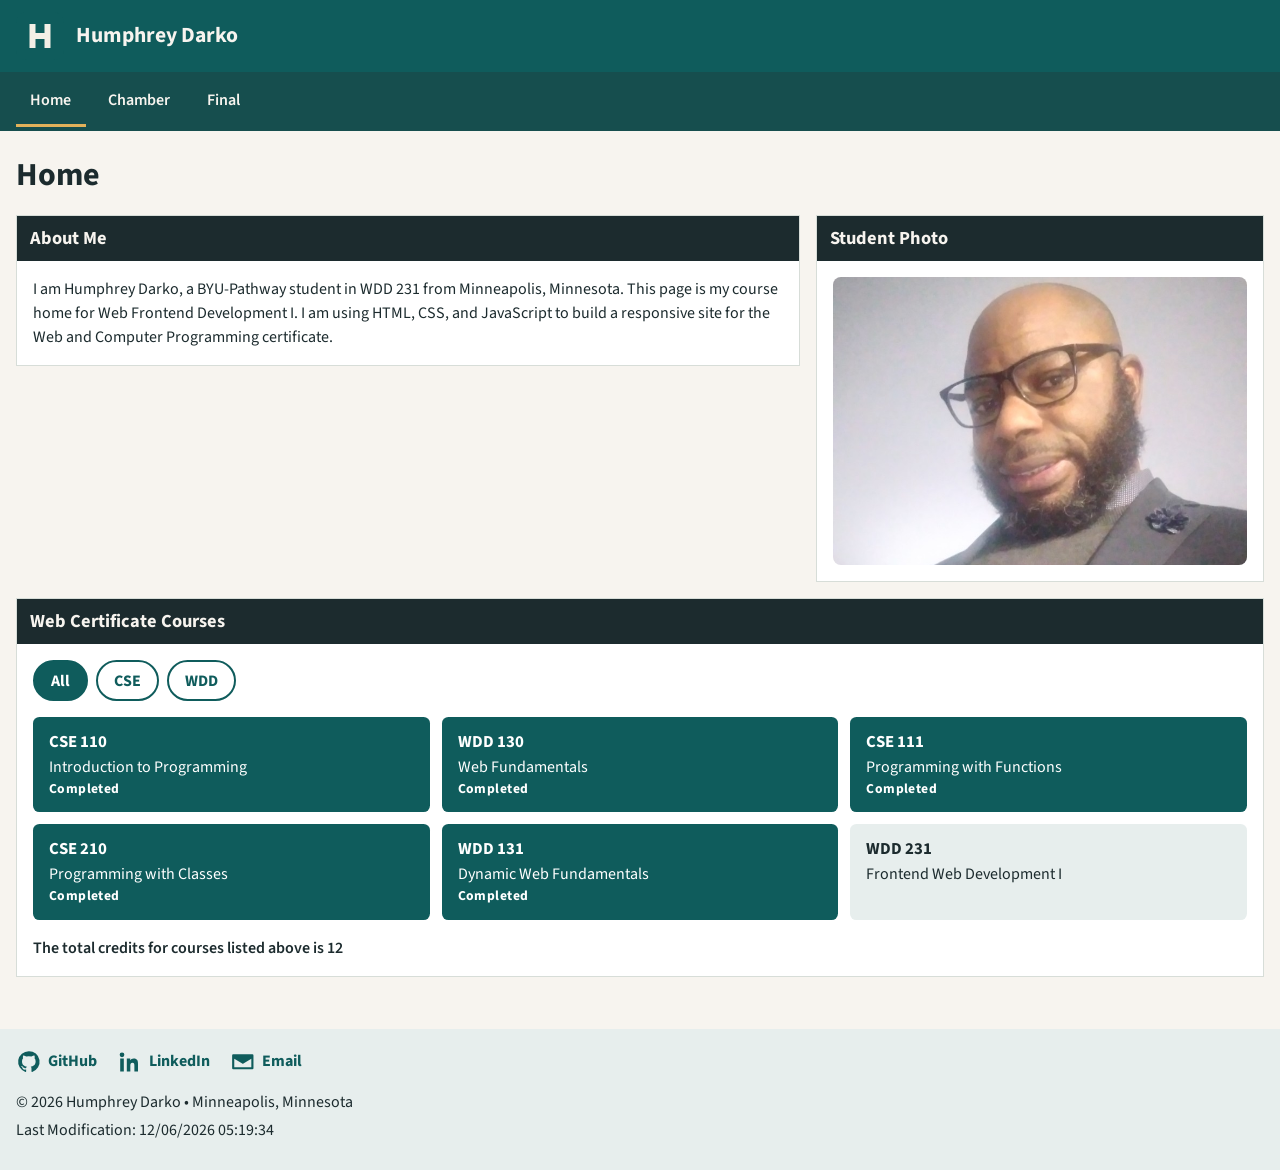
==== index.html @ e00ec918 "Add the WDD 231 course home page so it can be published." ====
<!DOCTYPE html>
<html lang="en">
<head>
    <meta charset="utf-8">
    <meta name="viewport" content="width=device-width, initial-scale=1">
    <title>Humphrey Darko | WDD 231 Home</title>
    <meta name="description" content="Course home page for Humphrey Darko in WDD 231, Web Frontend Development I at BYU-Pathway.">
    <meta name="author" content="Humphrey Darko">
    <link rel="preconnect" href="https://fonts.googleapis.com">
    <link rel="preconnect" href="https://fonts.gstatic.com" crossorigin>
    <link href="https://fonts.googleapis.com/css2?family=Source+Sans+3:wght@400;600;700&amp;display=swap" rel="stylesheet">
    <link rel="stylesheet" href="styles/small.css">
    <link rel="stylesheet" href="styles/larger.css">
    <script src="scripts/courses.js" defer></script>
    <script src="scripts/course.js" defer></script>
    <script src="scripts/navigation.js" defer></script>
    <script src="scripts/date.js" defer></script>
</head>
<body>
    <header>
        <a class="brand" href="index.html">
            <img src="images/logo.svg" alt="Humphrey Darko site logo" width="48" height="48">
            <span>Humphrey Darko</span>
        </a>
        <button id="menu-button" class="menu-button" type="button" aria-expanded="false" aria-controls="primary-nav" aria-label="Open menu">
            <span class="menu-icon" aria-hidden="true"></span>
        </button>
    </header>
    <nav id="primary-nav" aria-label="Primary">
        <ul>
            <li><a href="index.html" aria-current="page">Home</a></li>
            <li><a href="chamber/index.html">Chamber</a></li>
            <li><a href="final/index.html">Final</a></li>
        </ul>
    </nav>
    <main>
        <h1>Home</h1>
        <div class="intro">
            <section>
                <h2>About Me</h2>
                <p>I am Humphrey Darko, a BYU-Pathway student in WDD 231 from Minneapolis, Minnesota. This page is my course home for Web Frontend Development I. I am using HTML, CSS, and JavaScript to build a responsive site for the Web and Computer Programming certificate.</p>
            </section>
            <section>
                <h2>Student Photo</h2>
                <img class="profile" src="images/profile.jpg" alt="Portrait of Humphrey Darko" width="768" height="1024">
            </section>
        </div>
        <section>
            <h2>Web Certificate Courses</h2>
            <div class="filters" role="group" aria-label="Filter courses">
                <button class="filter-button active" type="button" data-subject="all">All</button>
                <button class="filter-button" type="button" data-subject="CSE">CSE</button>
                <button class="filter-button" type="button" data-subject="WDD">WDD</button>
            </div>
            <div id="courses" class="course-grid"></div>
            <p id="credits"></p>
        </section>
    </main>
    <footer>
        <ul class="social">
            <li>
                <a href="https://github.com/Legesly/wdd231">
                    <svg viewBox="0 0 24 24" aria-hidden="true">
                        <path d="M12 2a10 10 0 0 0-3.16 19.49c.5.09.68-.22.68-.48v-1.7c-2.78.6-3.37-1.34-3.37-1.34-.45-1.16-1.11-1.47-1.11-1.47-.91-.62.07-.61.07-.61 1 .07 1.53 1.04 1.53 1.04.9 1.53 2.35 1.09 2.92.83.09-.65.35-1.09.63-1.34-2.22-.25-4.55-1.11-4.55-4.95 0-1.09.39-1.99 1.03-2.69-.1-.25-.45-1.27.1-2.65 0 0 .84-.27 2.75 1.02a9.56 9.56 0 0 1 5 0c1.91-1.29 2.75-1.02 2.75-1.02.55 1.38.2 2.4.1 2.65.64.7 1.03 1.6 1.03 2.69 0 3.85-2.34 4.7-4.57 4.95.36.31.68.92.68 1.86v2.76c0 .26.18.58.69.48A10 10 0 0 0 12 2z"/>
                    </svg>
                    <span>GitHub</span>
                </a>
            </li>
            <li>
                <a href="https://www.linkedin.com/in/humphrey-kwabena-darko-a450b9199/">
                    <svg viewBox="0 0 24 24" aria-hidden="true">
                        <path d="M4.7 3.3A2.2 2.2 0 1 0 4.7 7.7 2.2 2.2 0 0 0 4.7 3.3zM3 9h3.4v12H3zM9.2 9h3.2v1.6h.1c.4-.8 1.5-1.7 3.2-1.7 3.4 0 4 2.2 4 5.1V21H16.3v-5.3c0-1.3 0-2.9-1.8-2.9s-2 1.4-2 2.8V21H9.2z"/>
                    </svg>
                    <span>LinkedIn</span>
                </a>
            </li>
            <li>
                <a href="mailto:hdarko@byupathway.edu">
                    <svg viewBox="0 0 24 24" aria-hidden="true">
                        <path d="M3 5h18a1 1 0 0 1 1 1v12a1 1 0 0 1-1 1H3a1 1 0 0 1-1-1V6a1 1 0 0 1 1-1zm9 7.2L4.2 7h15.6zM4 17h16V9.1l-7.4 4.6a1 1 0 0 1-1.1 0L4 9.1z"/>
                    </svg>
                    <span>Email</span>
                </a>
            </li>
        </ul>
        <p>&copy; <span id="currentyear"></span> Humphrey Darko &bull; Minneapolis, Minnesota</p>
        <p id="lastModified"></p>
    </footer>
</body>
</html>
---- styles/small.css ----
*,
*::before,
*::after {
    box-sizing: border-box;
}

html {
    font-size: 100%;
}

body {
    margin: 0;
    font-family: "Source Sans 3", "Segoe UI", sans-serif;
    color: #1c2b2e;
    background: #f7f4ef;
    line-height: 1.5;
}

img {
    max-width: 100%;
    height: auto;
    display: block;
}

a {
    color: inherit;
}

header,
nav,
main,
footer {
    padding-inline: 1rem;
}

header {
    display: flex;
    align-items: center;
    justify-content: space-between;
    gap: 1rem;
    background: #0f5c5c;
    color: #f7f4ef;
    padding-block: 0.75rem;
}

.brand {
    display: flex;
    align-items: center;
    gap: 0.75rem;
    text-decoration: none;
    font-size: 1.35rem;
    font-weight: 700;
}

.brand img {
    width: 3rem;
    height: 3rem;
}

.menu-button {
    display: grid;
    place-items: center;
    width: 2.75rem;
    height: 2.75rem;
    border: 2px solid #f7f4ef;
    border-radius: 0.4rem;
    background: transparent;
    color: #f7f4ef;
    cursor: pointer;
}

.menu-icon,
.menu-icon::before,
.menu-icon::after {
    display: block;
    width: 1.25rem;
    height: 2px;
    background: currentColor;
    position: relative;
}

.menu-icon::before,
.menu-icon::after {
    content: "";
    position: absolute;
    left: 0;
}

.menu-icon::before {
    top: -6px;
}

.menu-icon::after {
    top: 6px;
}

.menu-button[aria-expanded="true"] .menu-icon {
    background: transparent;
}

.menu-button[aria-expanded="true"] .menu-icon::before {
    top: 0;
    transform: rotate(45deg);
}

.menu-button[aria-expanded="true"] .menu-icon::after {
    top: 0;
    transform: rotate(-45deg);
}

nav {
    display: none;
    background: #164e4e;
    padding-block: 0.25rem;
}

nav.open {
    display: block;
}

nav ul {
    list-style: none;
    margin: 0;
    padding: 0;
}

nav a {
    display: block;
    padding: 0.75rem 0.25rem;
    color: #f7f4ef;
    text-decoration: none;
    font-weight: 600;
    border-bottom: 3px solid transparent;
}

nav a:hover,
nav a:focus-visible {
    background: #0b3f3f;
}

nav a[aria-current="page"] {
    border-bottom-color: #e2b15a;
}

main {
    padding-block: 1.25rem 2rem;
}

h1,
h2,
h3,
p {
    margin-top: 0;
}

h1 {
    font-size: 2rem;
    margin-bottom: 1rem;
}

h2 {
    margin: 0;
    padding: 0.55rem 0.8rem;
    background: #1c2b2e;
    color: #f7f4ef;
    font-size: 1.15rem;
}

section {
    margin-bottom: 1.25rem;
    background: #fff;
    border: 1px solid #d7ddd8;
}

section p {
    margin: 0;
    padding: 1rem;
}

.profile {
    width: calc(100% - 2rem);
    height: 18rem;
    object-fit: cover;
    object-position: center 18%;
    margin: 1rem;
    border-radius: 0.5rem;
}

.filters {
    display: flex;
    flex-wrap: wrap;
    gap: 0.5rem;
    padding: 1rem;
}

.filter-button {
    border: 2px solid #0f5c5c;
    border-radius: 999px;
    background: #fff;
    color: #0f5c5c;
    font: inherit;
    font-weight: 700;
    padding: 0.4rem 1rem;
    cursor: pointer;
}

.filter-button:hover,
.filter-button:focus-visible,
.filter-button.active {
    background: #0f5c5c;
    color: #fff;
}

.course-grid {
    display: grid;
    gap: 0.75rem;
    padding: 0 1rem 1rem;
}

.course-card {
    padding: 0.8rem 1rem;
    background: #e7eeed;
    border-radius: 0.4rem;
}

.course-card h3,
.course-card p {
    margin: 0;
    padding: 0;
}

.course-card h3 {
    font-size: 1.05rem;
}

.course-card.completed {
    background: #0f5c5c;
    color: #fff;
}

.badge {
    margin-top: 0.35rem;
    font-size: 0.85rem;
    font-weight: 700;
    letter-spacing: 0.03em;
}

#credits {
    margin: 0;
    padding: 0 1rem 1rem;
    font-weight: 600;
}

footer {
    background: #e7eeed;
    padding-block: 1.25rem 1.5rem;
}

.social {
    display: flex;
    flex-wrap: wrap;
    gap: 0.75rem 1.25rem;
    list-style: none;
    margin: 0 0 1rem;
    padding: 0;
}

.social a {
    display: flex;
    align-items: center;
    gap: 0.4rem;
    color: #0f5c5c;
    font-weight: 700;
    text-decoration: none;
}

.social a:hover,
.social a:focus-visible {
    text-decoration: underline;
}

.social svg {
    width: 1.6rem;
    height: 1.6rem;
    fill: currentColor;
}

footer p {
    margin: 0.25rem 0;
}
---- styles/larger.css ----
@media (min-width: 40rem) {
    .menu-button {
        display: none;
    }

    nav {
        display: block;
    }

    nav ul {
        display: flex;
        gap: 0.5rem;
    }

    nav a {
        padding-inline: 0.9rem;
    }

    .intro {
        display: grid;
        grid-template-columns: 1.4fr 0.8fr;
        gap: 1rem;
        align-items: start;
    }

    .intro section {
        margin-bottom: 1rem;
    }

    .course-grid {
        grid-template-columns: repeat(3, 1fr);
    }
}
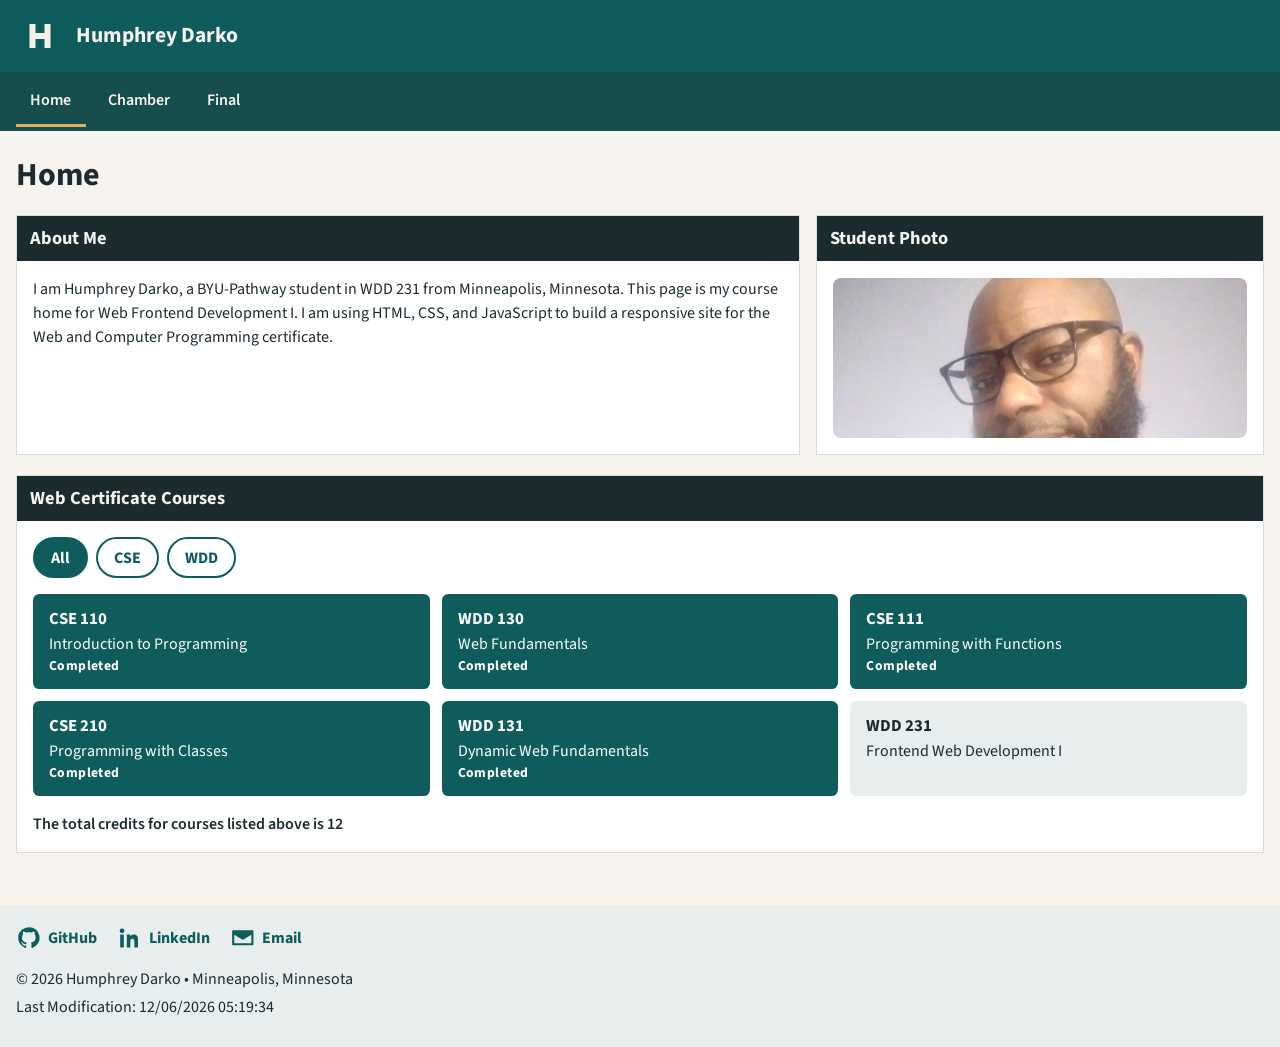
==== commit a7377de3: "Add the Minneapolis chamber directory so members can be browsed as cards or a list." ====
--- a/index.html
+++ b/index.html
@@ -29,7 +29,7 @@
     <nav id="primary-nav" aria-label="Primary">
         <ul>
             <li><a href="index.html" aria-current="page">Home</a></li>
-            <li><a href="chamber/index.html">Chamber</a></li>
+            <li><a href="chamber/directory.html">Chamber</a></li>
             <li><a href="final/index.html">Final</a></li>
         </ul>
     </nav>
--- a/styles/larger.css
+++ b/styles/larger.css
@@ -20,11 +20,29 @@
         display: grid;
         grid-template-columns: 1.4fr 0.8fr;
         gap: 1rem;
-        align-items: start;
+        align-items: stretch;
+        margin-bottom: 1.25rem;
     }
 
     .intro section {
-        margin-bottom: 1rem;
+        margin-bottom: 0;
+        min-height: 15rem;
+    }
+
+    .intro section:last-child {
+        position: relative;
+    }
+
+    .intro .profile {
+        position: absolute;
+        top: 3.85rem;
+        right: 1rem;
+        bottom: 1rem;
+        left: 1rem;
+        width: calc(100% - 2rem);
+        height: calc(100% - 4.85rem);
+        margin: 0;
+        object-fit: cover;
     }
 
     .course-grid {
